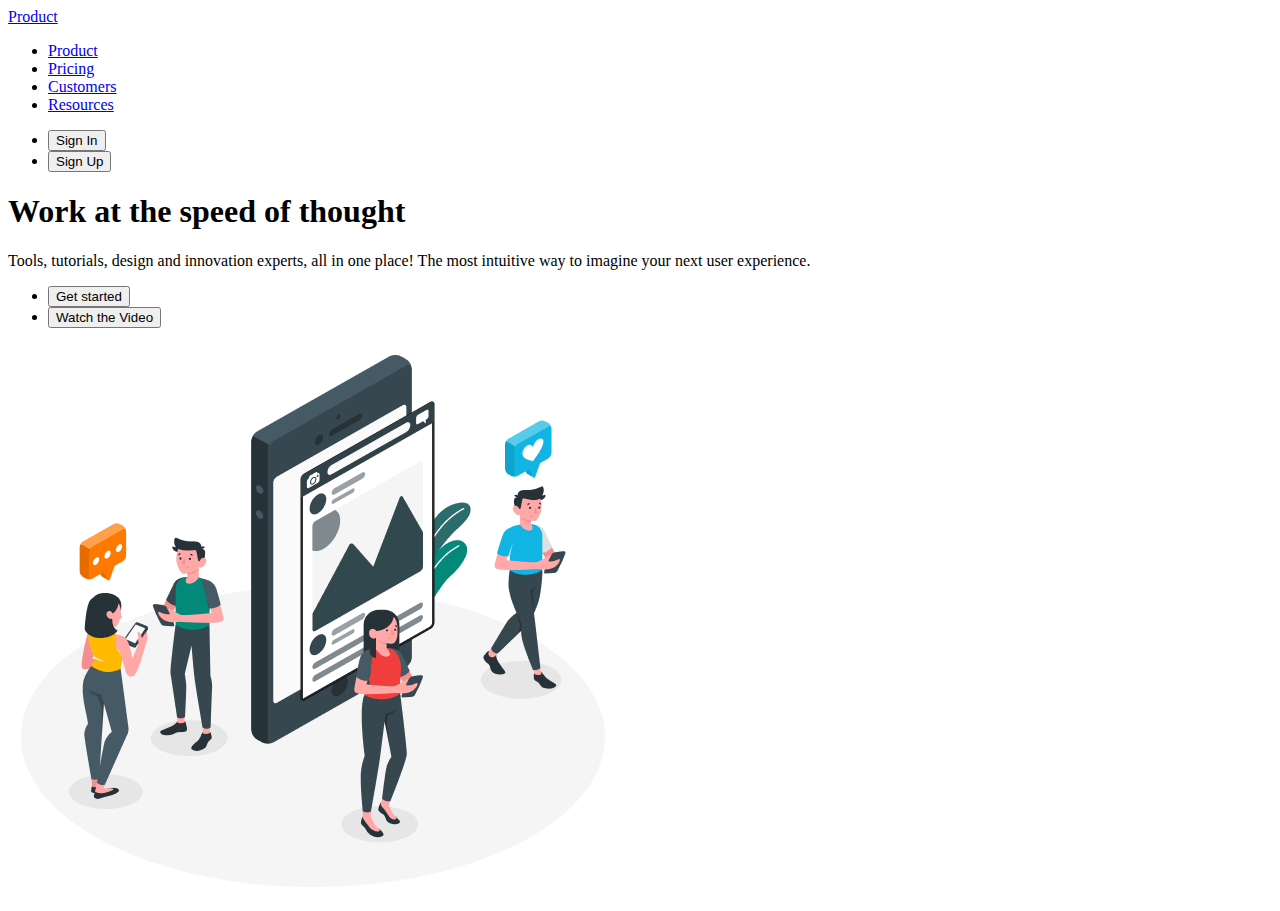
==== index.html @ 373cc6f0 "add files html and jpg" ====
<!DOCTYPE html>
<html lang="en">
  <head>
    <meta charset="UTF-8" />
    <meta name="viewport" content="width=device-width, initial-scale=1.0" />
    <title>Business promotion</title>
  </head>
  <body>
    <header>
      <nav>
        <a href="./images/logo-min.png" alt="logo">Product</a>
        <ul>
          <li><a href="./index.html">Product</a></li>
          <li><a href="./pricing.html">Pricing</a></li>
          <li><a href="./customers.html">Customers</a></li>
          <li><a href="./resources.html">Resources</a></li>
        </ul>
      </nav>
      <ul>
        <li><button type="button">Sign In</button></li>
        <li><button type="button">Sign Up</button></li>
      </ul>
    </header>
    <main>
      <section>
        <h1>Work at the speed of thought</h1>
        <p>
          Tools, tutorials, design and innovation experts, all in one place! The
          most intuitive way to imagine your next user experience.
        </p>
        <ul>
          <li><button type="button">Get started</button></li>
          <li><button type="button">Watch the Video</button></li>
        </ul>
        <img
          src="./images/hero-img-min.png"
          alt="hero-img"
          width="610"
          height="555"
        />
      </section>
    </main>
    <footer></footer>
  </body>
</html>
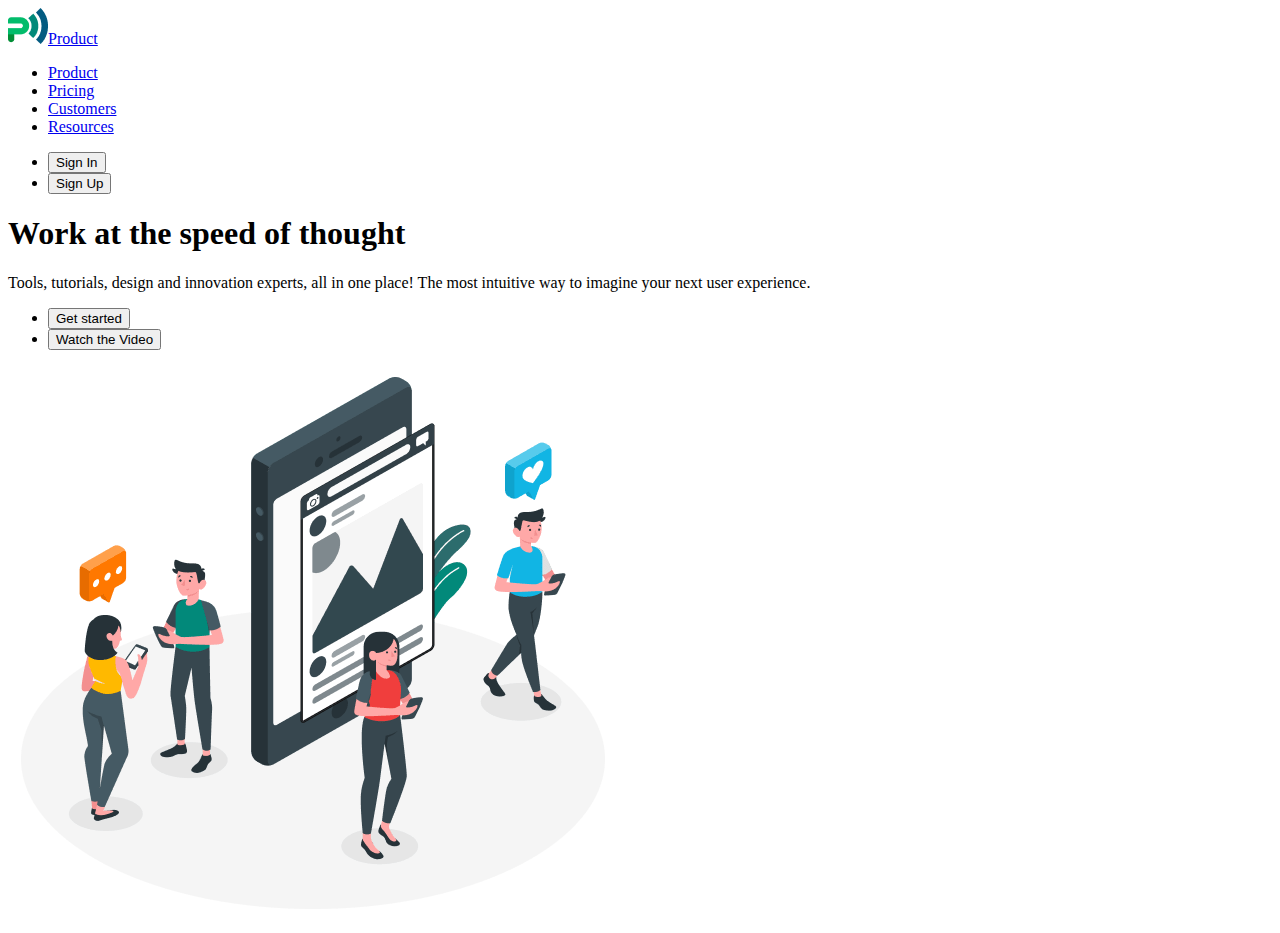
==== commit 1b7d17ae: "add changes to logo" ====
--- a/index.html
+++ b/index.html
@@ -8,7 +8,9 @@
   <body>
     <header>
       <nav>
-        <a href="./images/logo-min.png" alt="logo">Product</a>
+        <a href=".index.html">
+          <img src=./images/logo-min.png alt="logo"/>Product</a
+        >
         <ul>
           <li><a href="./index.html">Product</a></li>
           <li><a href="./pricing.html">Pricing</a></li>
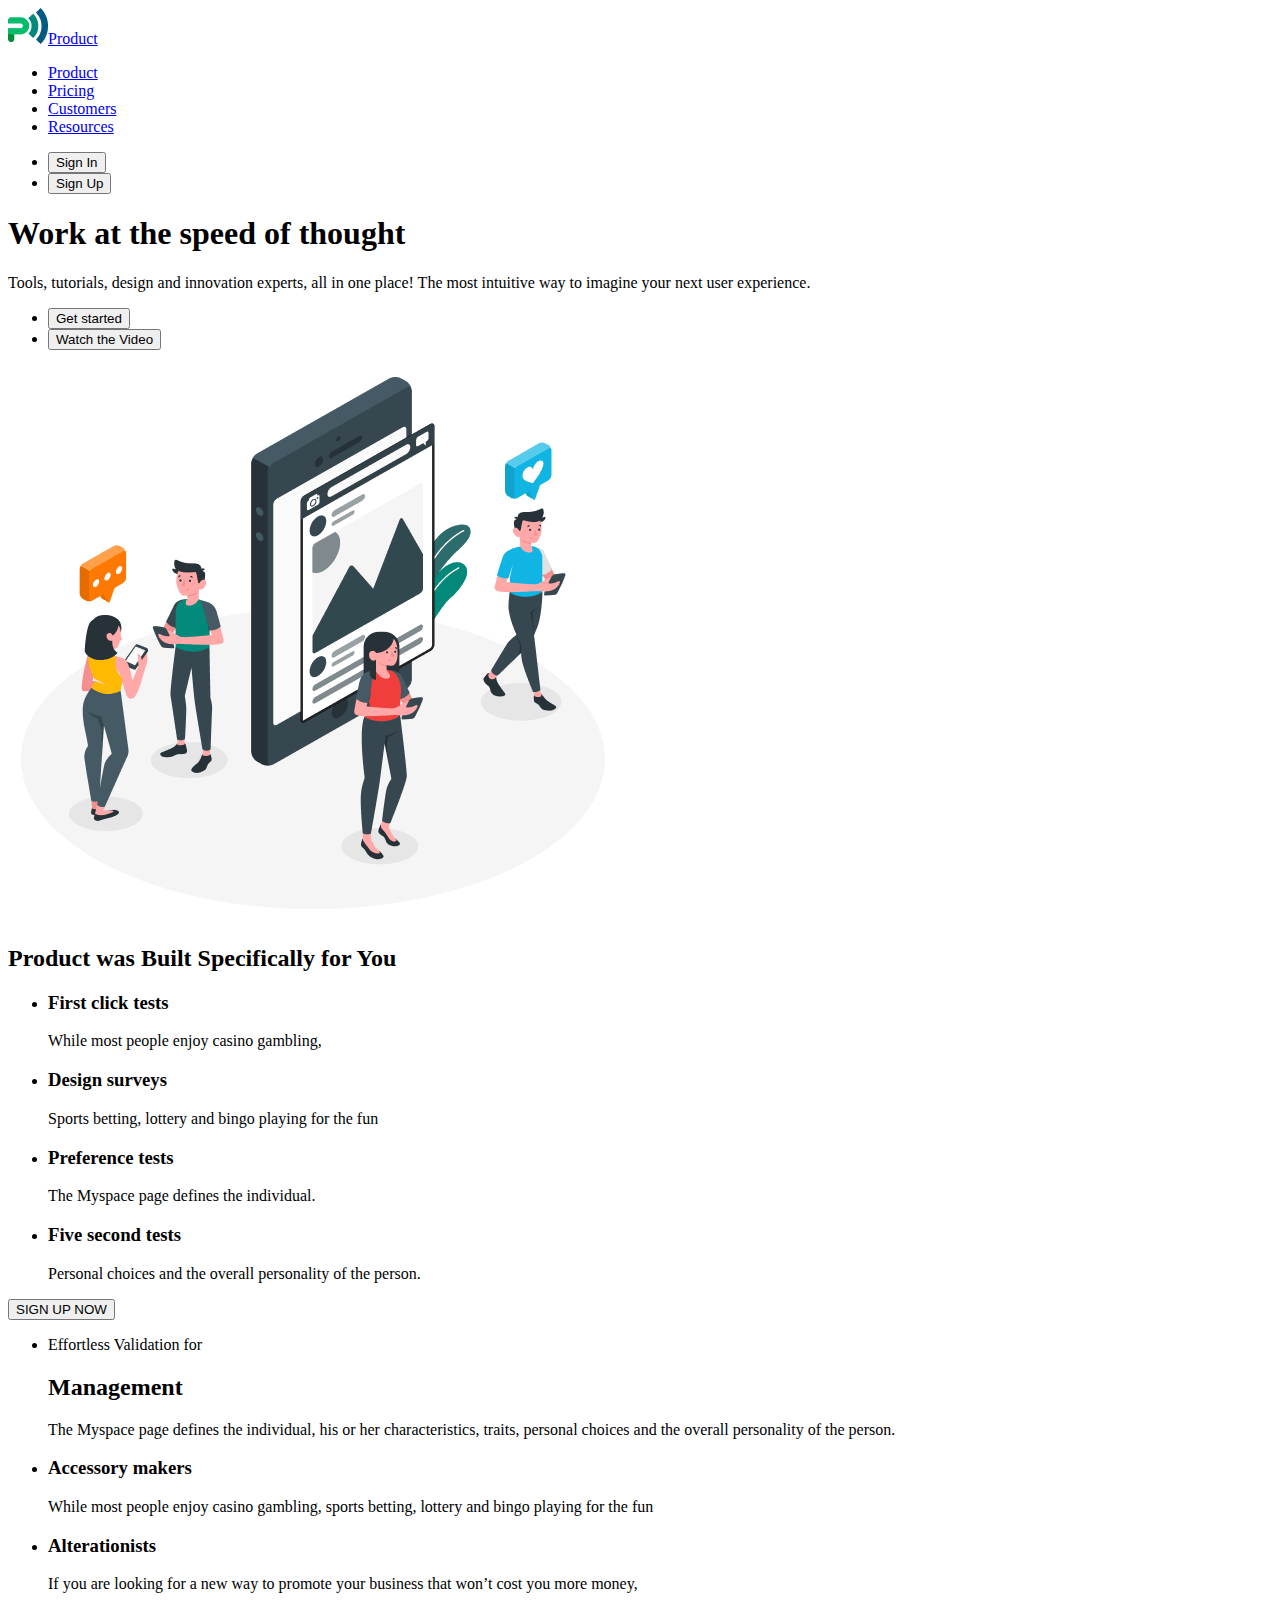
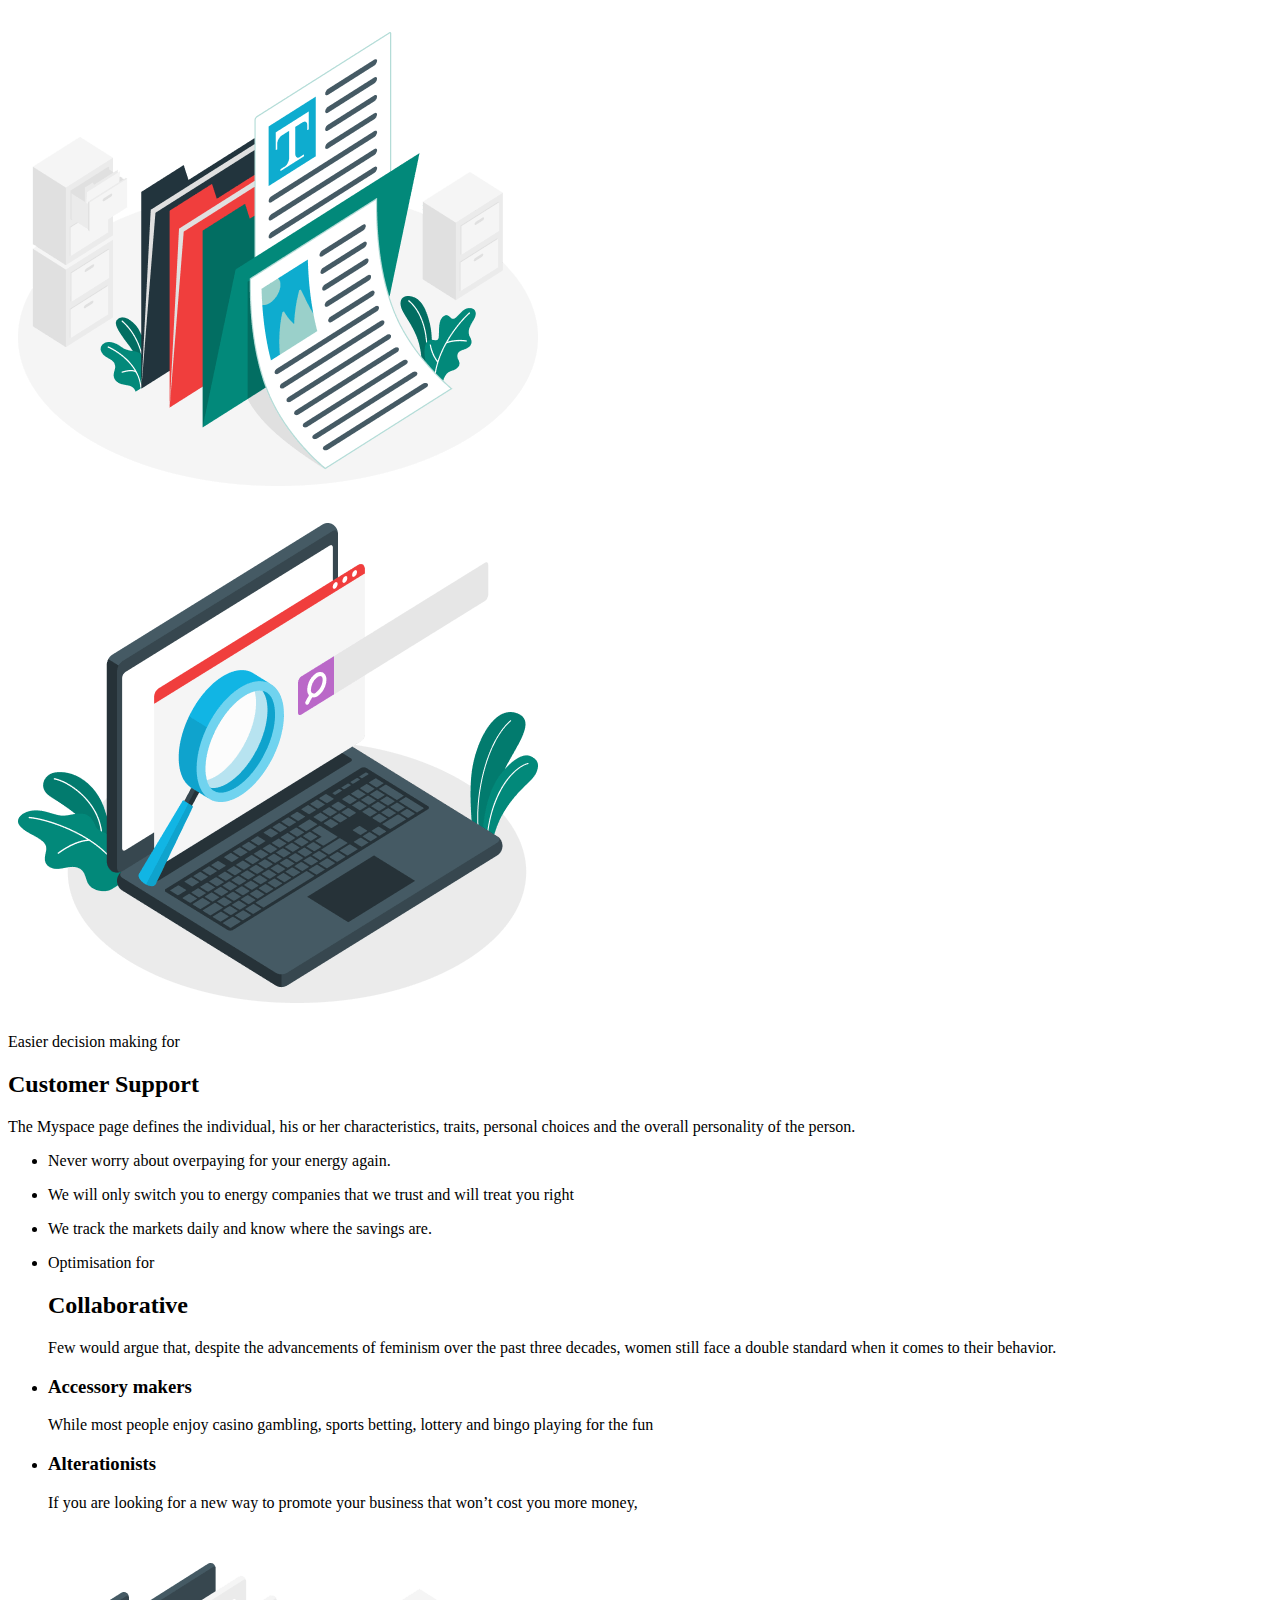
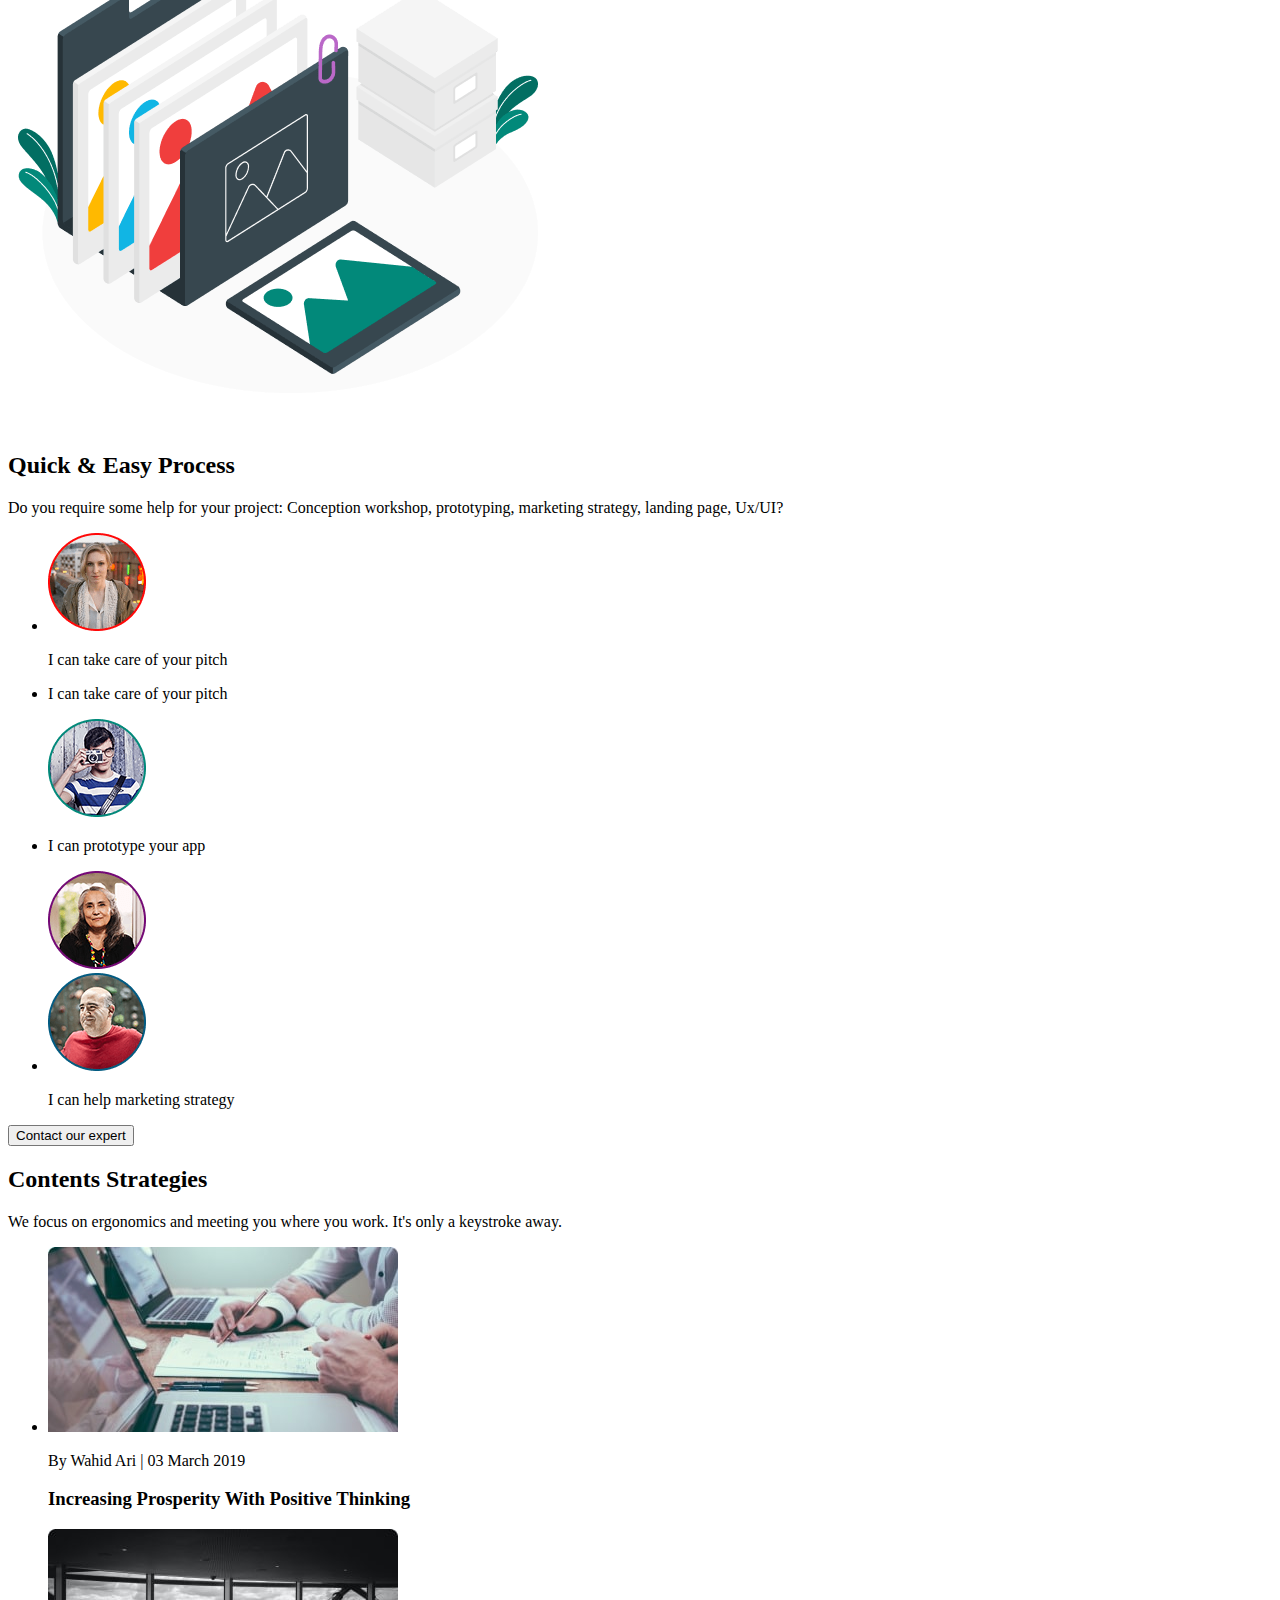
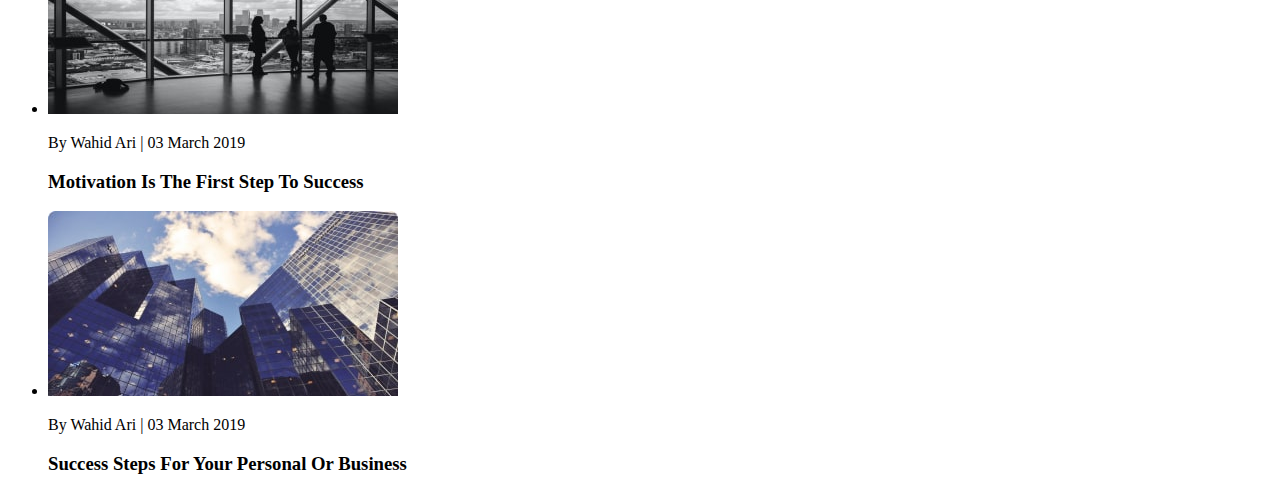
==== commit 322d9bc1: "add sections 2-6" ====
--- a/index.html
+++ b/index.html
@@ -41,6 +41,201 @@
           height="555"
         />
       </section>
+
+      <section>
+        <h2>Product was Built Specifically for You</h2>
+        <ul>
+          <li>
+            <h3>First click tests</h3>
+            <p>While most people enjoy casino gambling,</p>
+          </li>
+          <li>
+            <h3>Design surveys</h3>
+            <p>Sports betting, lottery and bingo playing for the fun</p>
+          </li>
+          <li>
+            <h3>Preference tests</h3>
+            <p>The Myspace page defines the individual.</p>
+          </li>
+          <li>
+            <h3>Five second tests</h3>
+            <p>Personal choices and the overall personality of the person.</p>
+          </li>
+        </ul>
+        <button type="button">SIGN UP NOW</button>
+      </section>
+
+      <section>
+        <ul>
+          <li>
+            <p>Effortless Validation for</p>
+            <h2>Management</h2>
+            <p>
+              The Myspace page defines the individual, his or her
+              characteristics, traits, personal choices and the overall
+              personality of the person.
+            </p>
+          </li>
+          <li>
+            <h3>Accessory makers</h3>
+            <p>
+              While most people enjoy casino gambling, sports betting, lottery
+              and bingo playing for the fun
+            </p>
+          </li>
+          <li>
+            <h3>Alterationists</h3>
+            <p>
+              If you are looking for a new way to promote your business that
+              won’t cost you more money,
+            </p>
+          </li>
+        </ul>
+        <img
+          src="./images/management-img-min.png"
+          alt="management-img"
+          width="540"
+          height="500"
+        />
+      </section>
+
+      <section>
+        <img
+          src="./images/support-img-min.png"
+          alt="support-img"
+          width="540"
+          height="500"
+        />
+        <p>Easier decision making for</p>
+        <h2>Customer Support</h2>
+        <p>
+          The Myspace page defines the individual, his or her characteristics,
+          traits, personal choices and the overall personality of the person.
+        </p>
+        <ul>
+          <li>
+            <p>Never worry about overpaying for your energy again.</p>
+          </li>
+          <li>
+            <p>
+              We will only switch you to energy companies that we trust and will
+              treat you right
+            </p>
+          </li>
+          <li>
+            <p>We track the markets daily and know where the savings are.</p>
+          </li>
+        </ul>
+      </section>
+
+      <section>
+        <ul>
+          <li>
+            <p>Optimisation for</p>
+            <h2>Collaborative</h2>
+            <p>
+              Few would argue that, despite the advancements of feminism over
+              the past three decades, women still face a double standard when it
+              comes to their behavior.
+            </p>
+          </li>
+          <li>
+            <h3>Accessory makers</h3>
+            <p>
+              While most people enjoy casino gambling, sports betting, lottery
+              and bingo playing for the fun
+            </p>
+          </li>
+          <li>
+            <h3>Alterationists</h3>
+            <p>
+              If you are looking for a new way to promote your business that
+              won’t cost you more money,
+            </p>
+          </li>
+        </ul>
+        <img
+          src="./images/collaboration-img-min.png"
+          alt="collaboration-img"
+          width="540"
+          height="500"
+        />
+      </section>
+
+      <section>
+        <h2>Quick & Easy Process</h2>
+        <p>
+          Do you require some help for your project: Conception workshop,
+          prototyping, marketing strategy, landing page, Ux/UI?
+        </p>
+        <ul>
+          <li>
+            <img
+              src="./images/avatar (3)-min.png"
+              alt="avatar"
+              width="98"
+              height="98"
+            />
+            <p>I can take care of your pitch</p>
+          </li>
+          <li>
+            <p>I can take care of your pitch</p>
+            <img
+              src="./images/avatar (1)-min.png"
+              alt="avatar"
+              width="98"
+              height="98"
+            />
+          </li>
+          <li>
+            <p>I can prototype your app</p>
+            <img
+              src="./images/avatar (2)-min.png"
+              alt="avatar"
+              width="98"
+              height="98"
+            />
+          </li>
+          <li>
+            <img
+              src="./images/avatar-min.png"
+              alt="avatar"
+              width="98"
+              height="98"
+            />
+            <p>I can help marketing strategy</p>
+          </li>
+        </ul>
+        <button type="button">Contact our expert</button>
+      </section>
+
+      <section>
+        <h2>Contents Strategies</h2>
+        <p>
+          We focus on ergonomics and meeting you where you work. It's only a
+          keystroke away.
+        </p>
+        <ul>
+            <li>
+                <img src="./images/image-min.jpg" alt="image" width="350" height="185">
+                    <p>By Wahid Ari |  03 March 2019</p>
+                    <h3>Increasing Prosperity With Positive Thinking</h3>
+                </img>
+            </li>
+            <li>
+                <img src="./images/image (1)-min.jpg" alt="image" width="350" height="185">
+                    <p>By Wahid Ari | 03 March 2019</p>
+                    <h3>Motivation Is The First Step To Success</h3>
+                </img>
+            </li>
+            <li>
+                <img src="./images/image (2)-min.jpg" alt="image" width="350" height="185">
+                    <p>By Wahid Ari | 03 March 2019</p>
+                    <h3>Success Steps For Your Personal Or Business</h3>
+                </img>
+            </li>
+        </ul>
+      </section>
     </main>
     <footer></footer>
   </body>
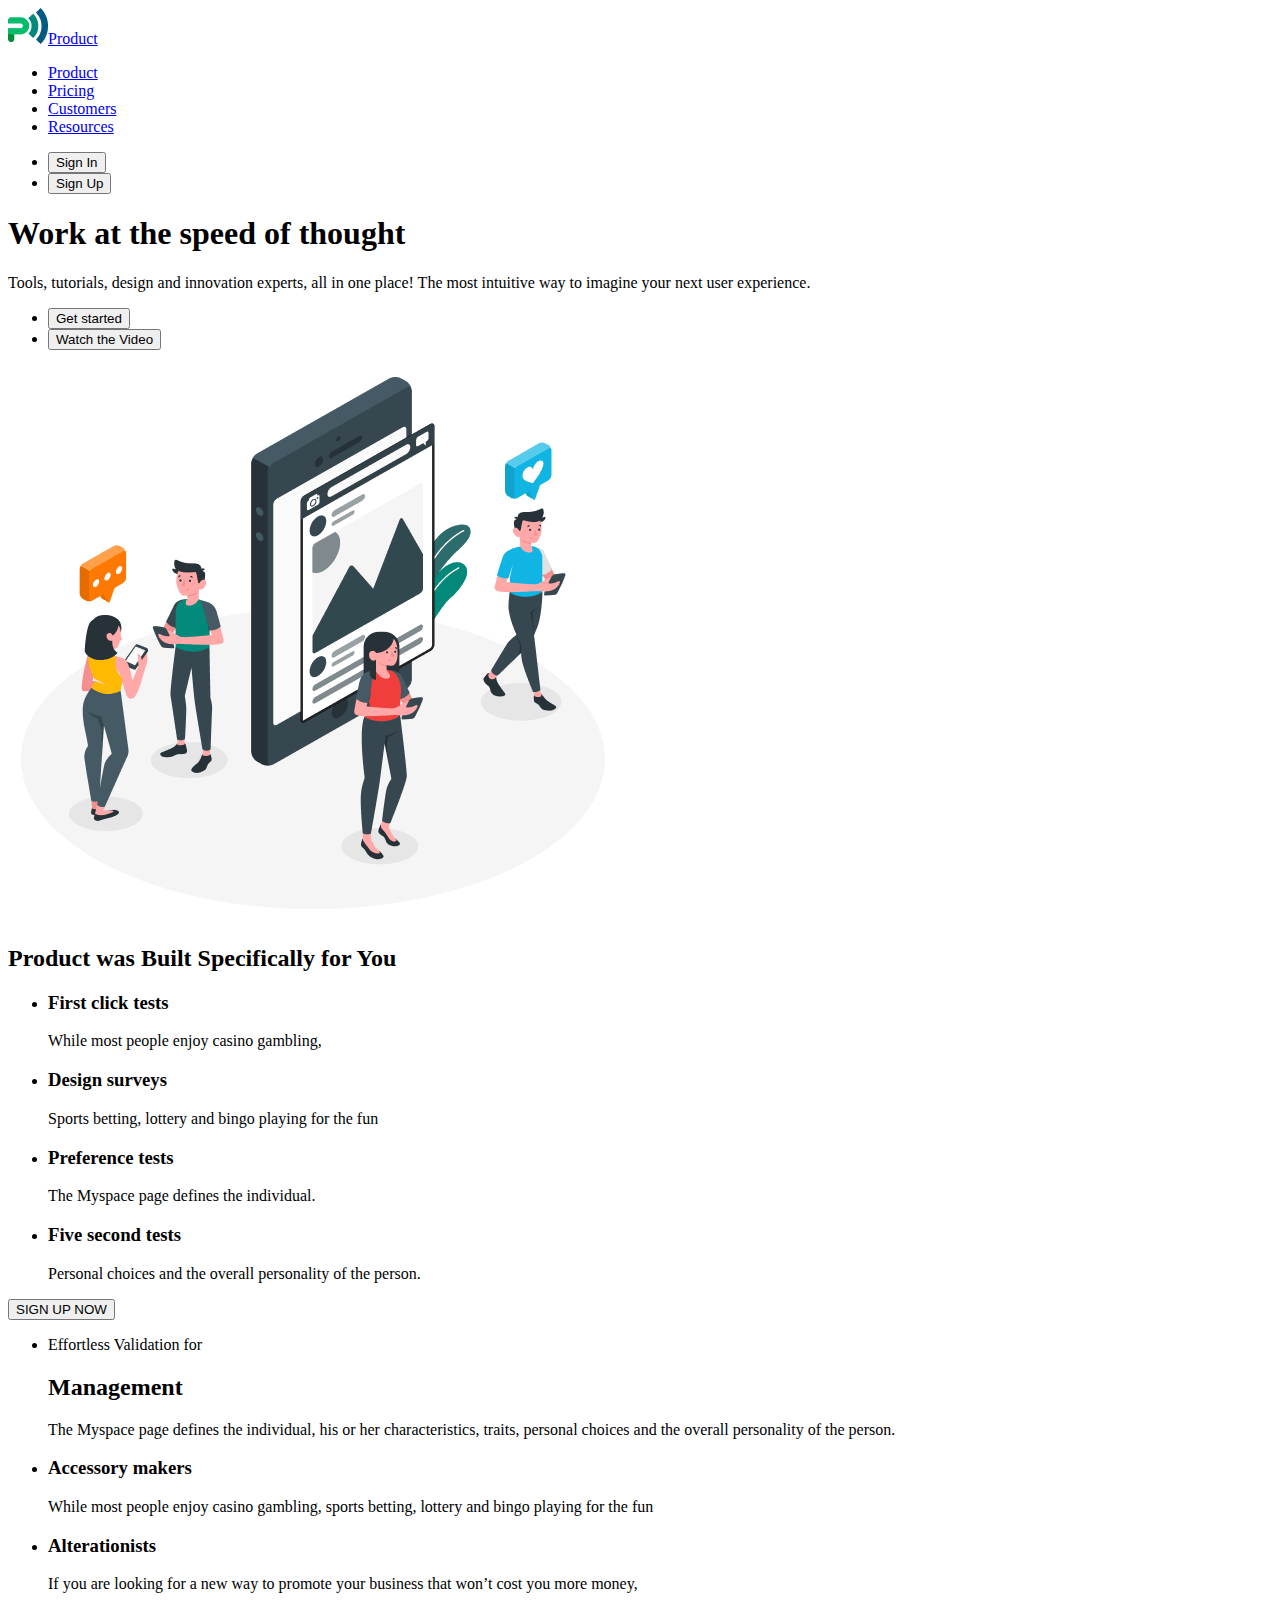
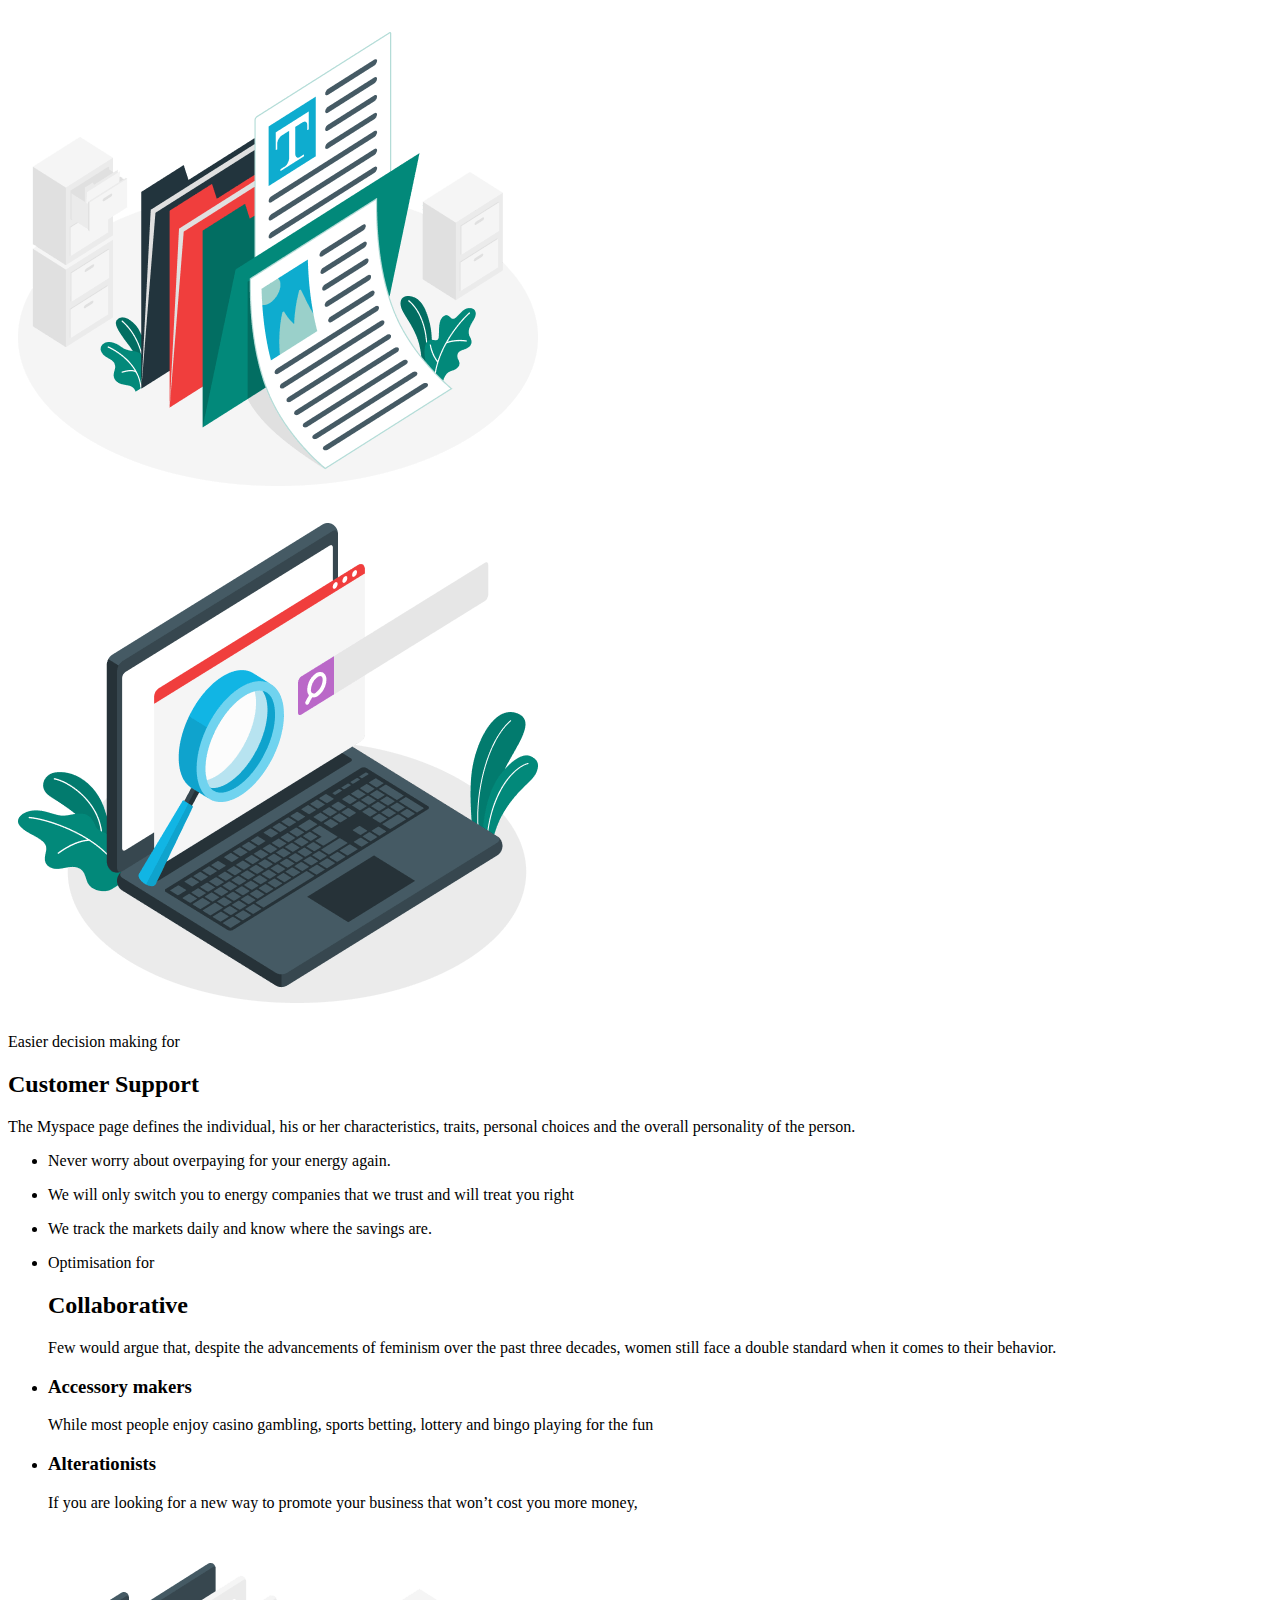
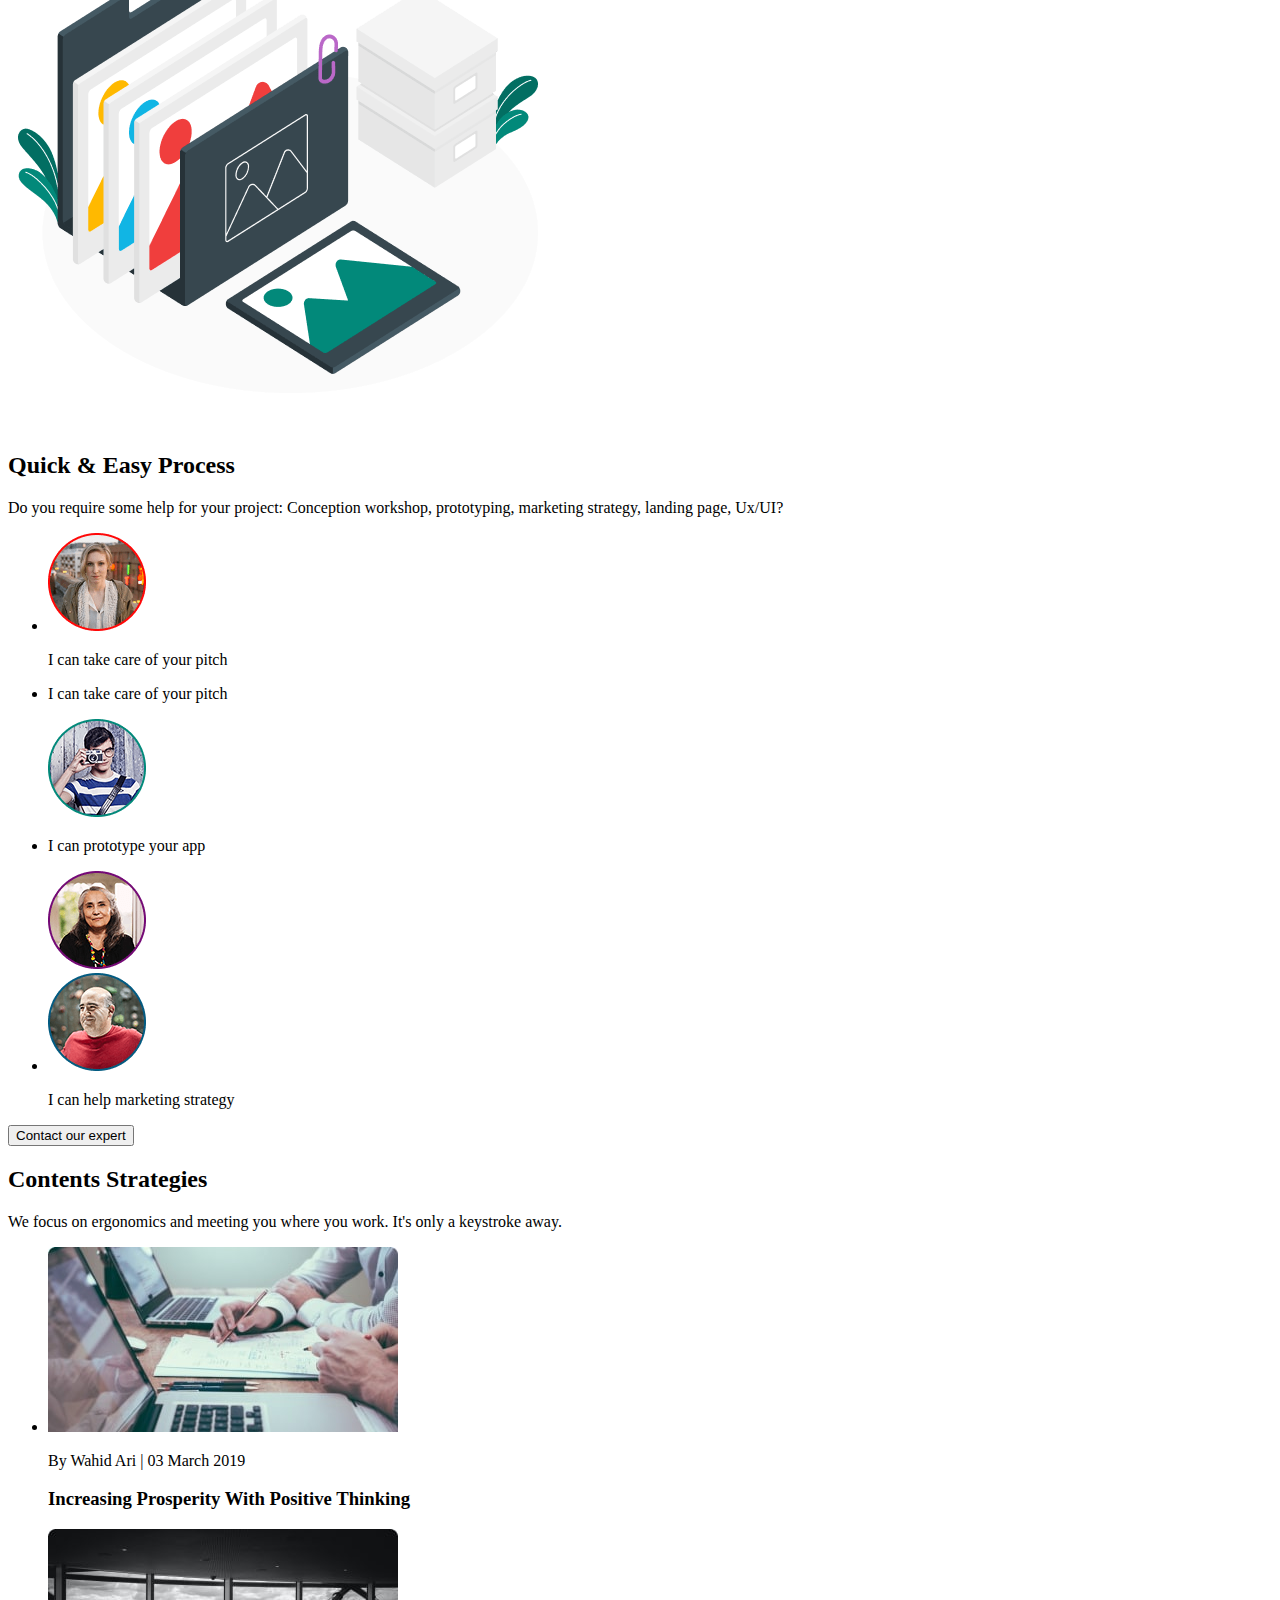
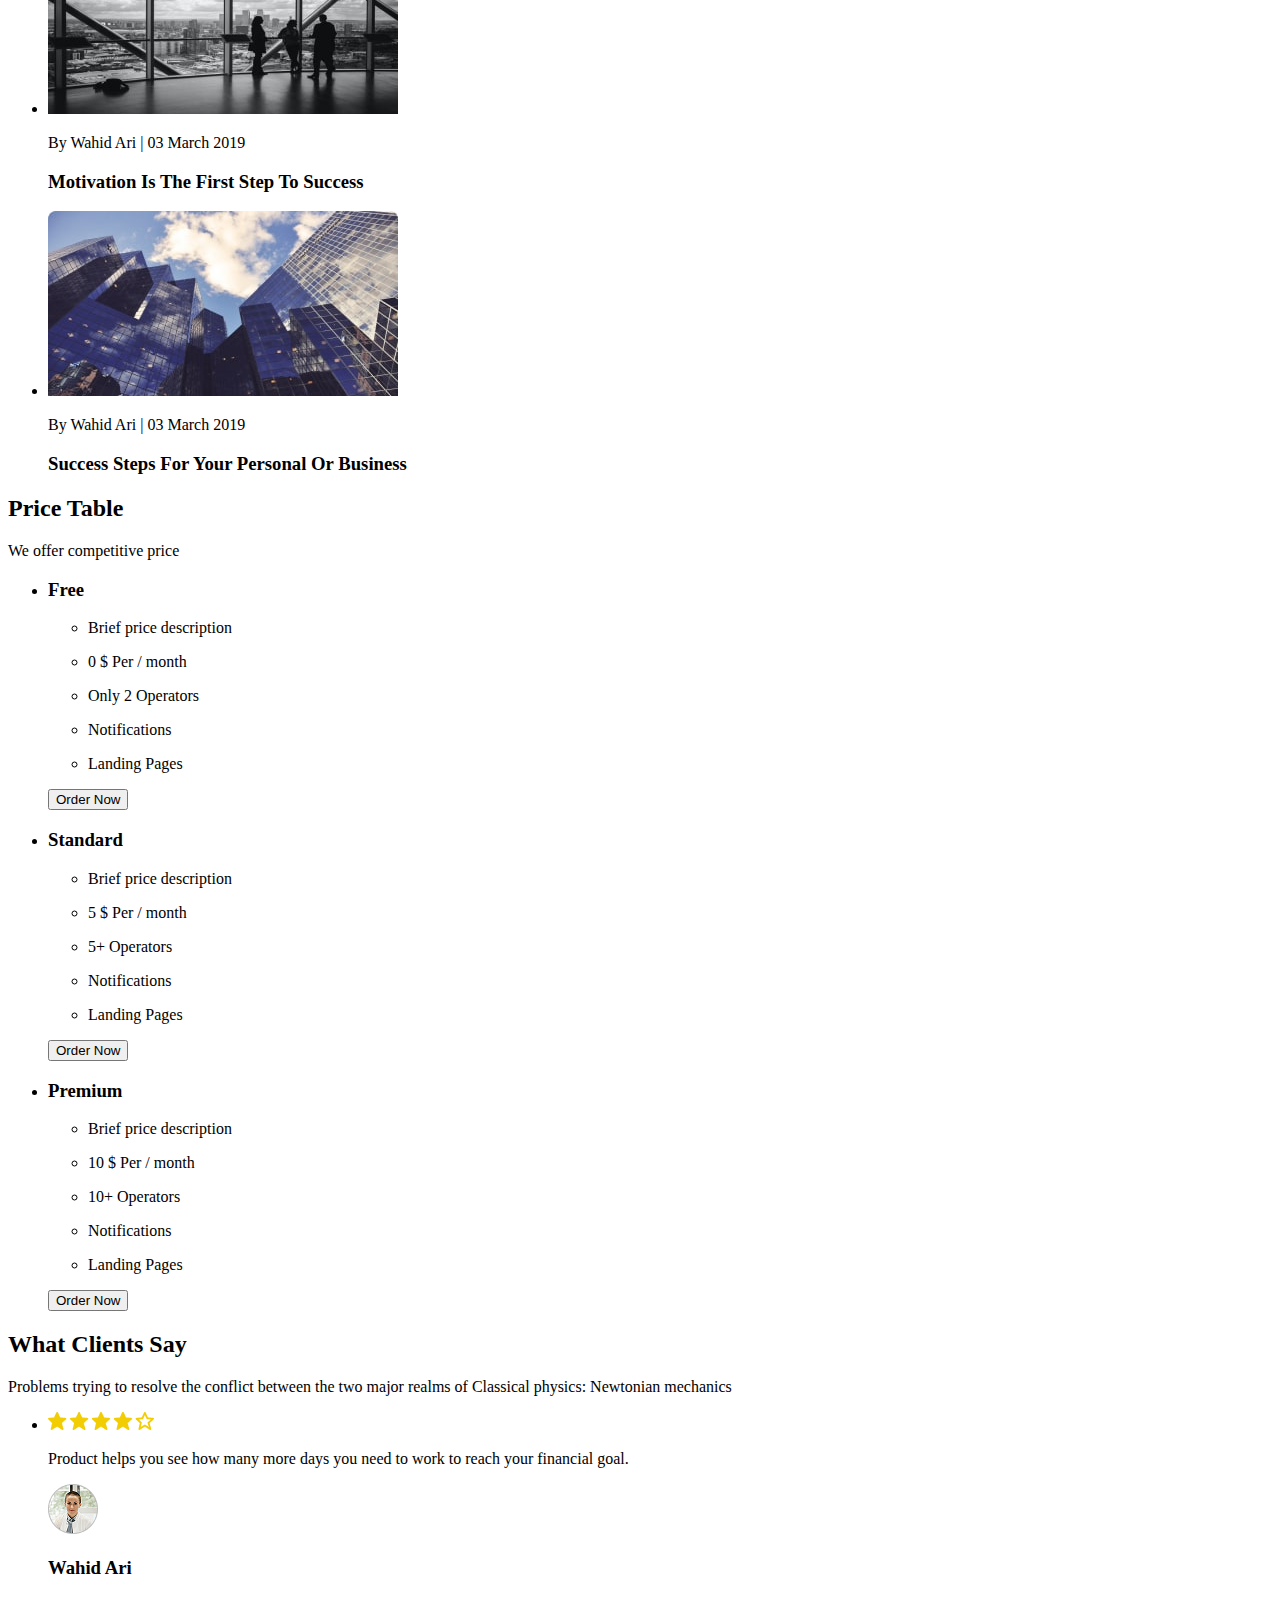
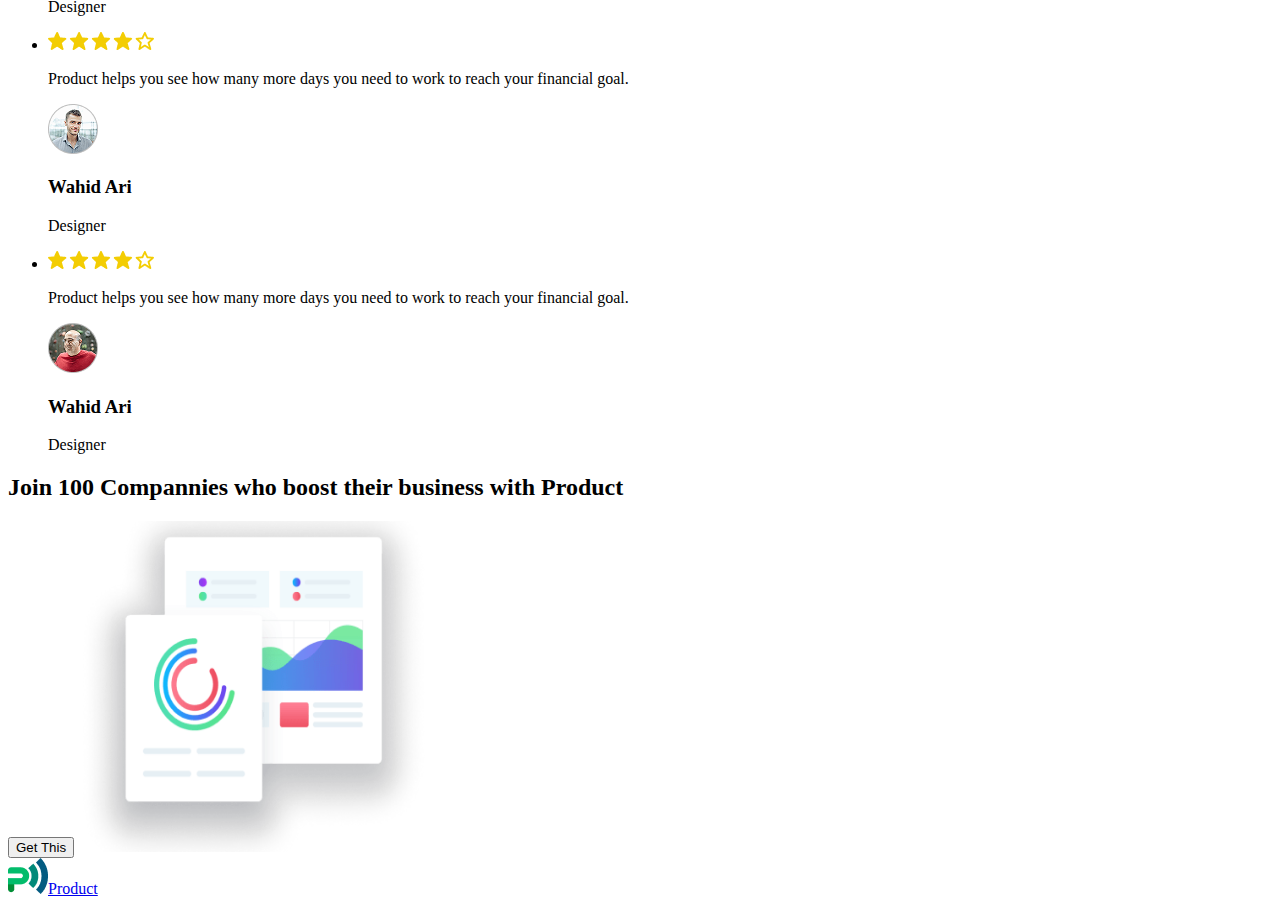
==== commit 27d2595d: "update html" ====
--- a/index.html
+++ b/index.html
@@ -9,7 +9,8 @@
     <header>
       <nav>
         <a href=".index.html">
-          <img src=./images/logo-min.png alt="logo"/>Product</a
+          <img src=./images/logo-min.png alt="logo" width="40"
+          height="36"/>Product</a
         >
         <ul>
           <li><a href="./index.html">Product</a></li>
@@ -171,7 +172,7 @@
         <ul>
           <li>
             <img
-              src="./images/avatar (3)-min.png"
+              src="./images/avatar(3)-min.png"
               alt="avatar"
               width="98"
               height="98"
@@ -181,7 +182,7 @@
           <li>
             <p>I can take care of your pitch</p>
             <img
-              src="./images/avatar (1)-min.png"
+              src="./images/avatar(1)-min.png"
               alt="avatar"
               width="98"
               height="98"
@@ -190,7 +191,7 @@
           <li>
             <p>I can prototype your app</p>
             <img
-              src="./images/avatar (2)-min.png"
+              src="./images/avatar(2)-min.png"
               alt="avatar"
               width="98"
               height="98"
@@ -216,27 +217,195 @@
           keystroke away.
         </p>
         <ul>
-            <li>
-                <img src="./images/image-min.jpg" alt="image" width="350" height="185">
-                    <p>By Wahid Ari |  03 March 2019</p>
-                    <h3>Increasing Prosperity With Positive Thinking</h3>
-                </img>
-            </li>
-            <li>
-                <img src="./images/image (1)-min.jpg" alt="image" width="350" height="185">
-                    <p>By Wahid Ari | 03 March 2019</p>
-                    <h3>Motivation Is The First Step To Success</h3>
-                </img>
-            </li>
-            <li>
-                <img src="./images/image (2)-min.jpg" alt="image" width="350" height="185">
-                    <p>By Wahid Ari | 03 March 2019</p>
-                    <h3>Success Steps For Your Personal Or Business</h3>
-                </img>
-            </li>
-        </ul>
+          <li>
+            <img
+              src="./images/image-min.jpg"
+              alt="image"
+              width="350"
+              height="185"
+            />
+            <p>By Wahid Ari | 03 March 2019</p>
+            <h3>Increasing Prosperity With Positive Thinking</h3>
+          </li>
+          <li>
+            <img
+              src="./images/image(1)-min.jpg"
+              alt="image"
+              width="350"
+              height="185"
+            />
+            <p>By Wahid Ari | 03 March 2019</p>
+            <h3>Motivation Is The First Step To Success</h3>
+          </li>
+          <li>
+            <img
+              src="./images/image(2)-min.jpg"
+              alt="image"
+              width="350"
+              height="185"
+            />
+            <p>By Wahid Ari | 03 March 2019</p>
+            <h3>Success Steps For Your Personal Or Business</h3>
+          </li>
+        </ul>
+      </section>
+
+      <section>
+        <h2>Price Table</h2>
+        <p>We offer competitive price</p>
+        <ul>
+          <li>
+            <h3>Free</h3>
+            <ul>
+              <li>
+                <p>Brief price description</p>
+              </li>
+              <li>
+                <p>0 $ Per / month</p>
+              </li>
+              <li>
+                <p>Only 2 Operators</p>
+              </li>
+              <li>
+                <p>Notifications</p>
+              </li>
+              <li>
+                <p>Landing Pages</p>
+              </li>
+            </ul>
+            <button type="button">Order Now</button>
+          </li>
+          <li>
+            <h3>Standard</h3>
+            <ul>
+              <li>
+                <p>Brief price description</p>
+              </li>
+              <li>
+                <p>5 $ Per / month</p>
+              </li>
+              <li>
+                <p>5+ Operators</p>
+              </li>
+              <li>
+                <p>Notifications</p>
+              </li>
+              <li>
+                <p>Landing Pages</p>
+              </li>
+            </ul>
+            <button type="button">Order Now</button>
+          </li>
+          <li>
+            <h3>Premium</h3>
+            <ul>
+              <li>
+                <p>Brief price description</p>
+              </li>
+              <li>
+                <p>10 $ Per / month</p>
+              </li>
+              <li>
+                <p>10+ Operators</p>
+              </li>
+              <li>
+                <p>Notifications</p>
+              </li>
+              <li>
+                <p>Landing Pages</p>
+              </li>
+            </ul>
+            <button type="button">Order Now</button>
+          </li>
+        </ul>
+      </section>
+
+      <section>
+        <h2>What Clients Say</h2>
+        <p>
+          Problems trying to resolve the conflict between the two major realms
+          of Classical physics: Newtonian mechanics
+        </p>
+        <ul>
+          <li>
+            <img
+              src="./images/Group(stars)-min.png"
+              alt="4 stars"
+              width="106"
+              height="18"
+            />
+            <p>
+              Product helps you see how many more days you need to work to reach
+              your financial goal.
+            </p>
+            <img
+              src="./images/Ellipse1-min.png"
+              alt="photo"
+              width="50"
+              height="50"
+            />
+            <h3>Wahid Ari</h3>
+            <p>Designer</p>
+          </li>
+          <li>
+            <img
+              src="./images/Group(stars)-min.png"
+              alt="4 stars"
+              width="106"
+              height="18"
+            />
+            <p>
+              Product helps you see how many more days you need to work to reach
+              your financial goal.
+            </p>
+            <img
+              src="./images/Ellipse2-min.png"
+              alt="photo"
+              width="50"
+              height="50"
+            />
+            <h3>Wahid Ari</h3>
+            <p>Designer</p>
+          </li>
+          <li>
+            <img
+              src="./images/Group(stars)-min.png"
+              alt="4 stars"
+              width="106"
+              height="18"
+            />
+            <p>
+              Product helps you see how many more days you need to work to reach
+              your financial goal.
+            </p>
+            <img
+              src="./images/Ellipse3-min.png"
+              alt="photo"
+              width="50"
+              height="50"
+            />
+            <h3>Wahid Ari</h3>
+            <p>Designer</p>
+          </li>
+        </ul>
+      </section>
+
+      <section>
+        <h2>Join 100 Compannies who boost their business with Product</h2>
+        <button type="button">Get This</button>
+        <img
+          src="./images/graphics-min.png"
+          alt="graphics"
+          width="351"
+          height="331"
+        />
       </section>
     </main>
-    <footer></footer>
+    <footer>
+      <a href=".index.html">
+        <img src=./images/logo-min.png alt="logo" width="40"
+        height="36"/>Product</a
+      >
+    </footer>
   </body>
 </html>
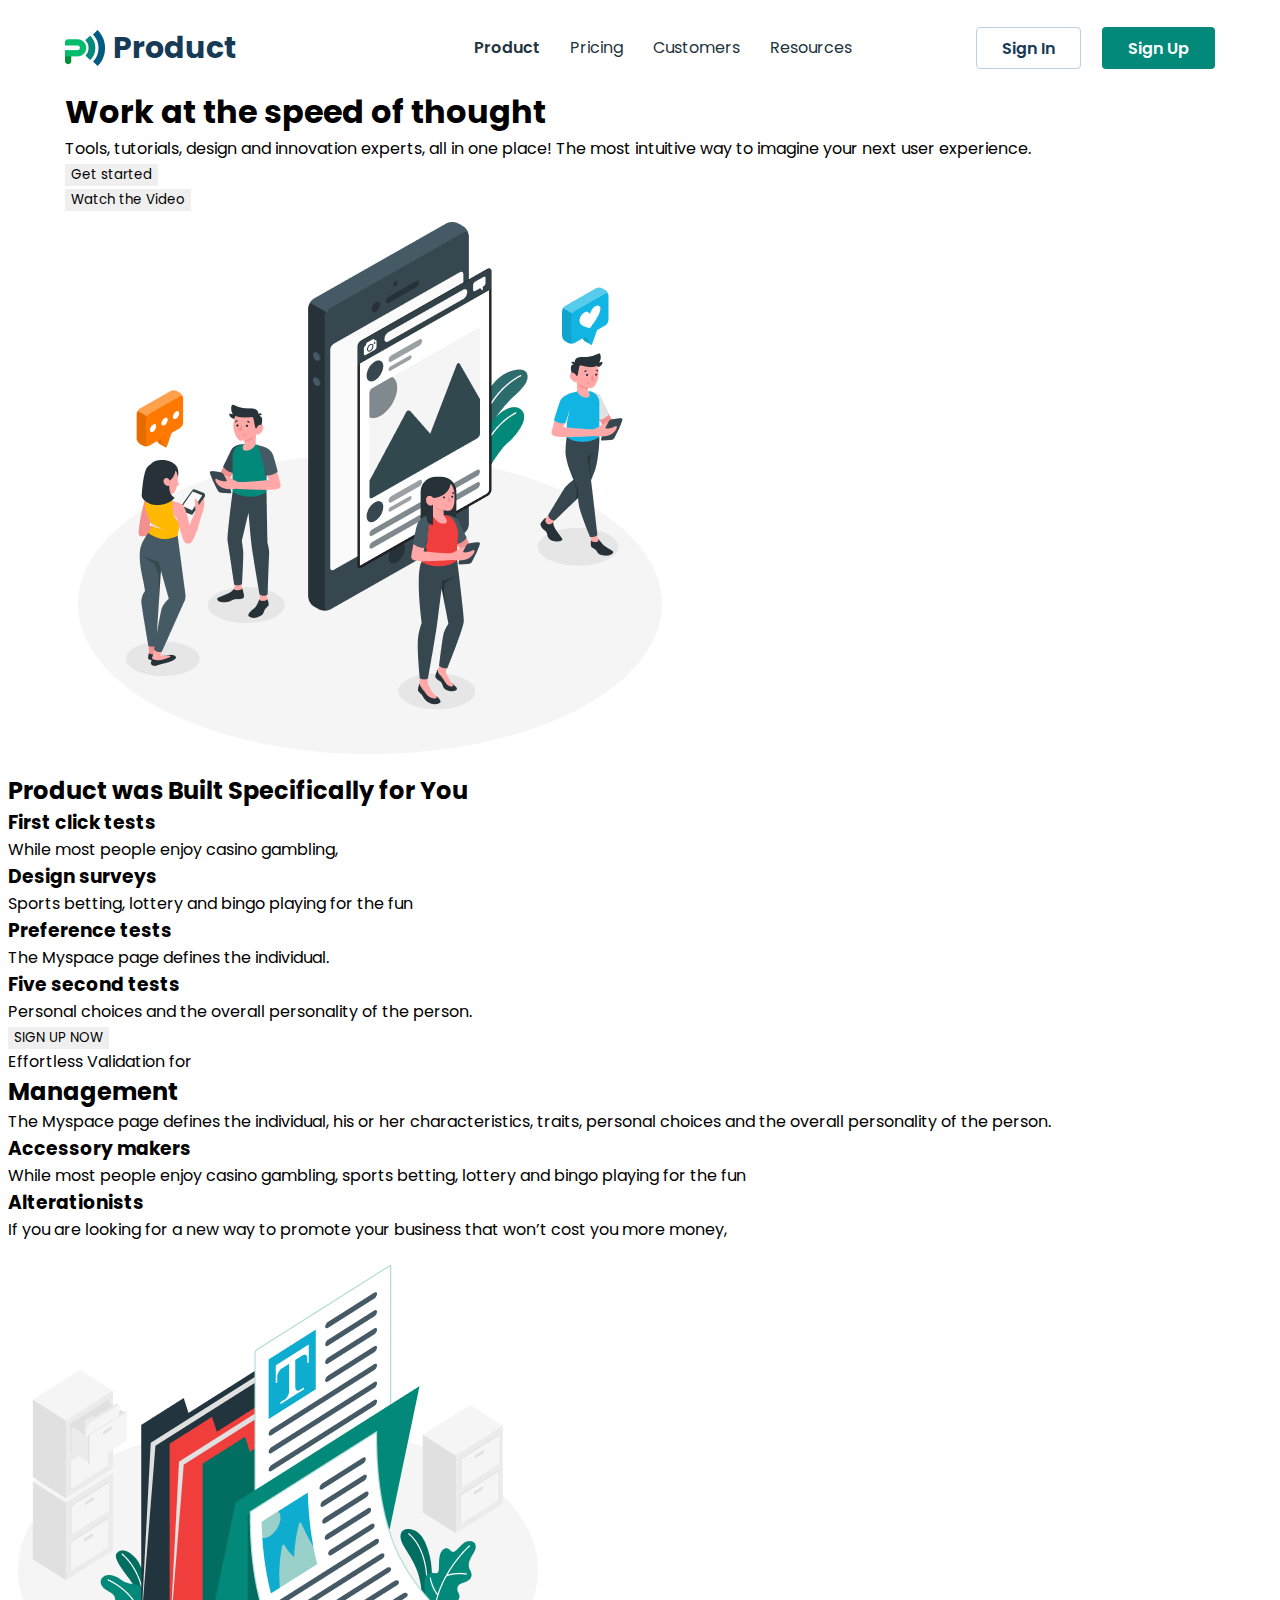
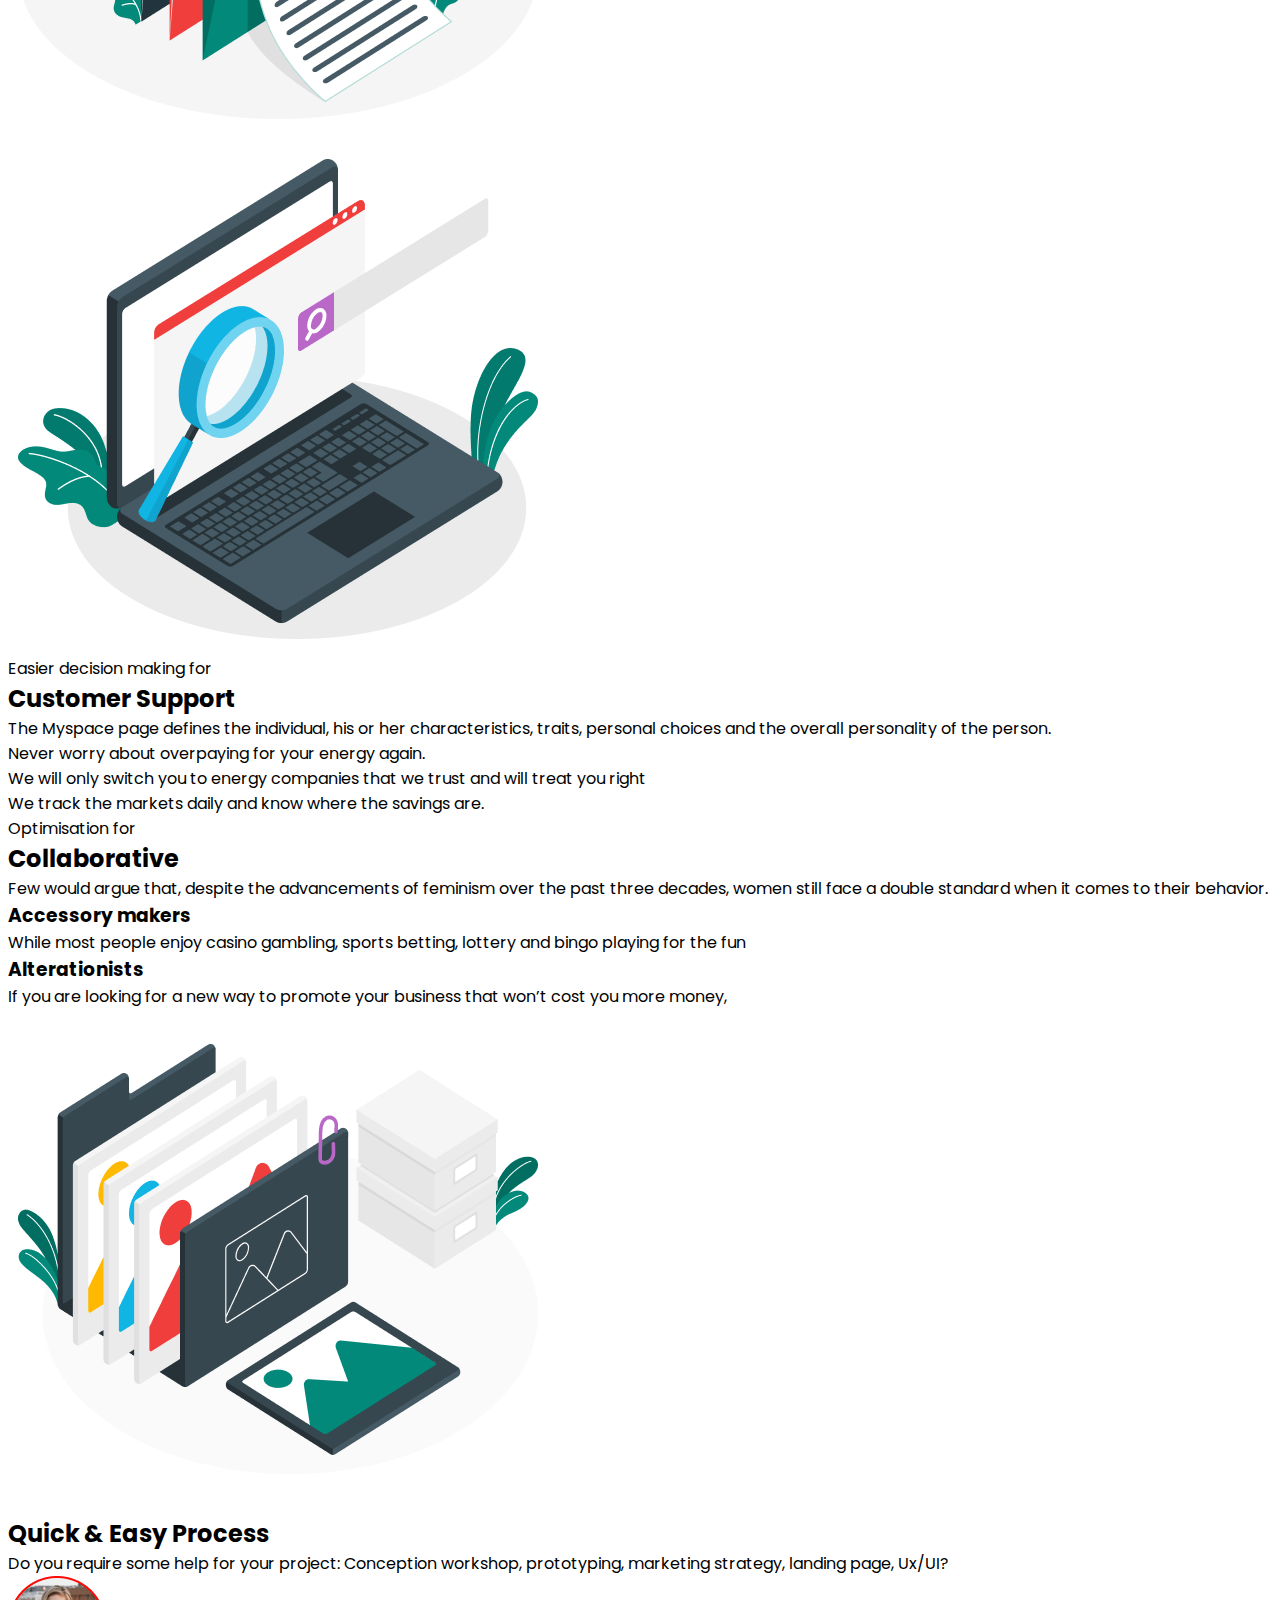
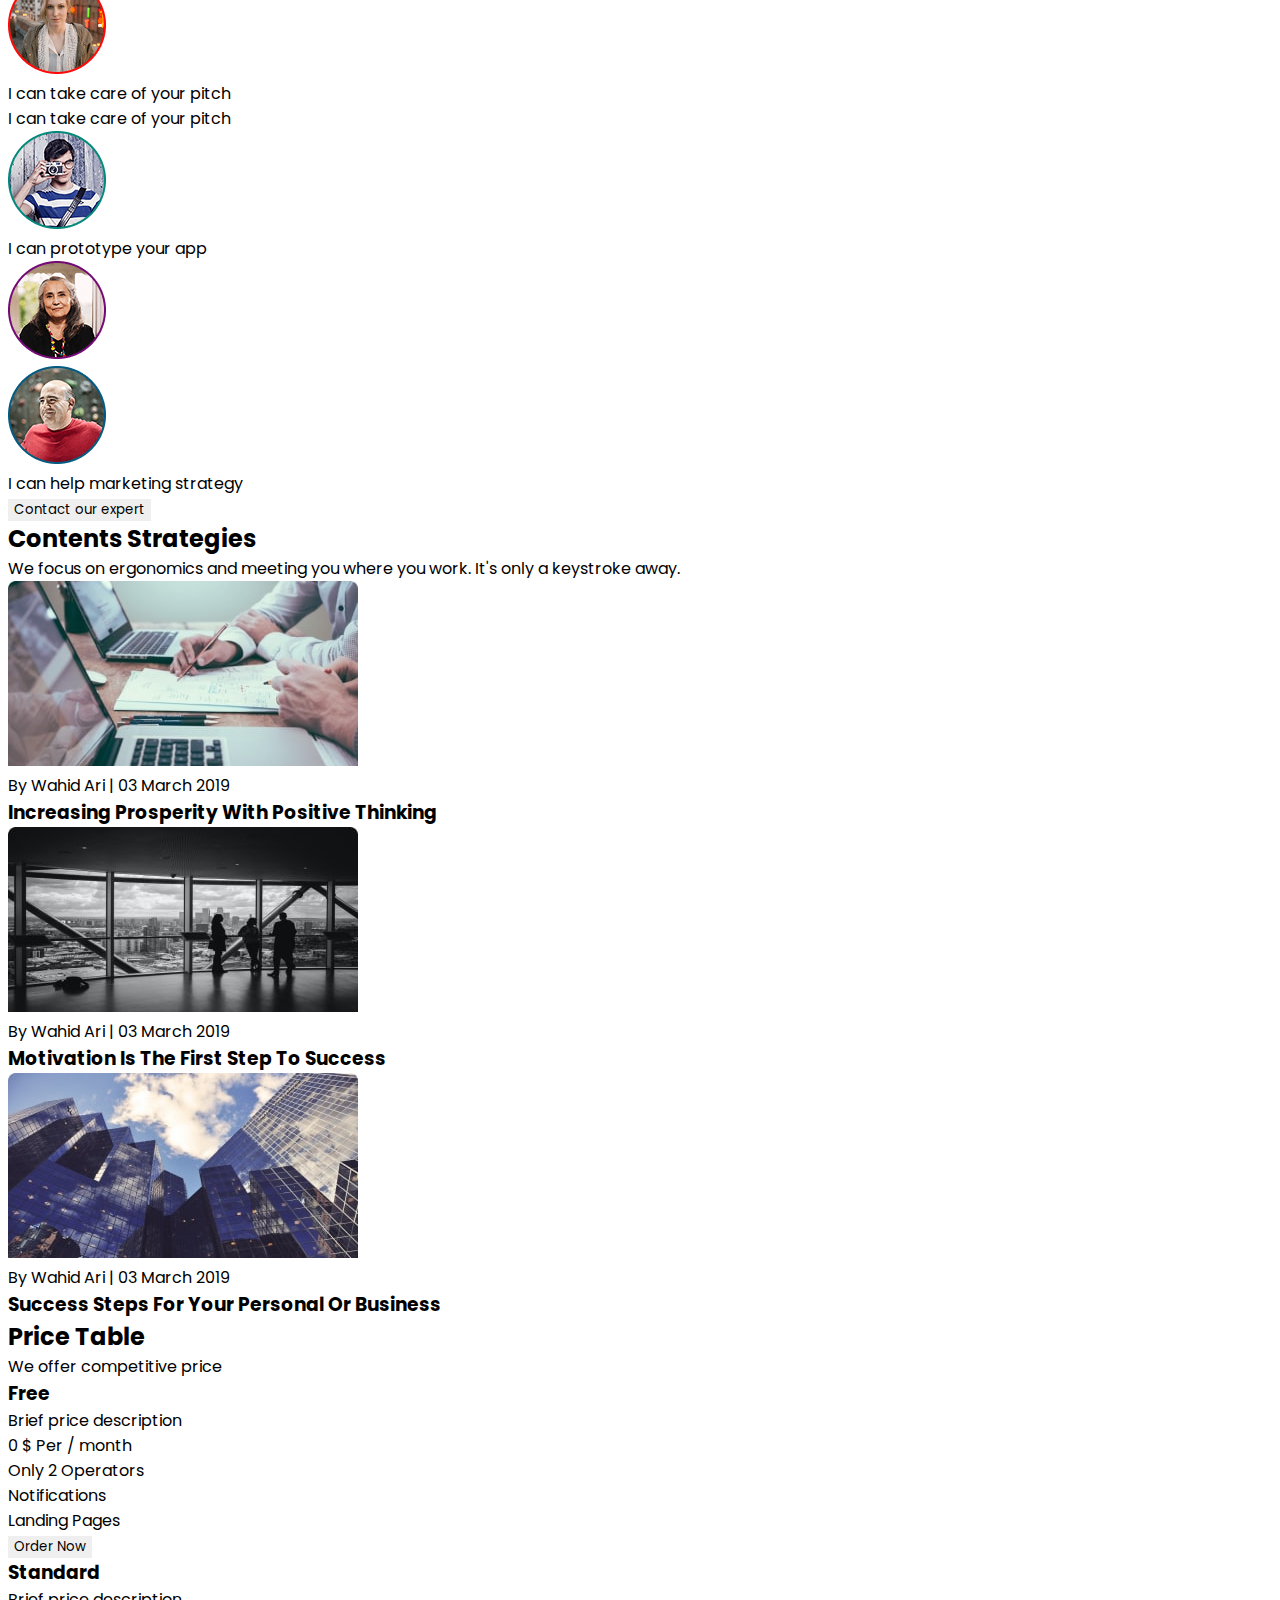
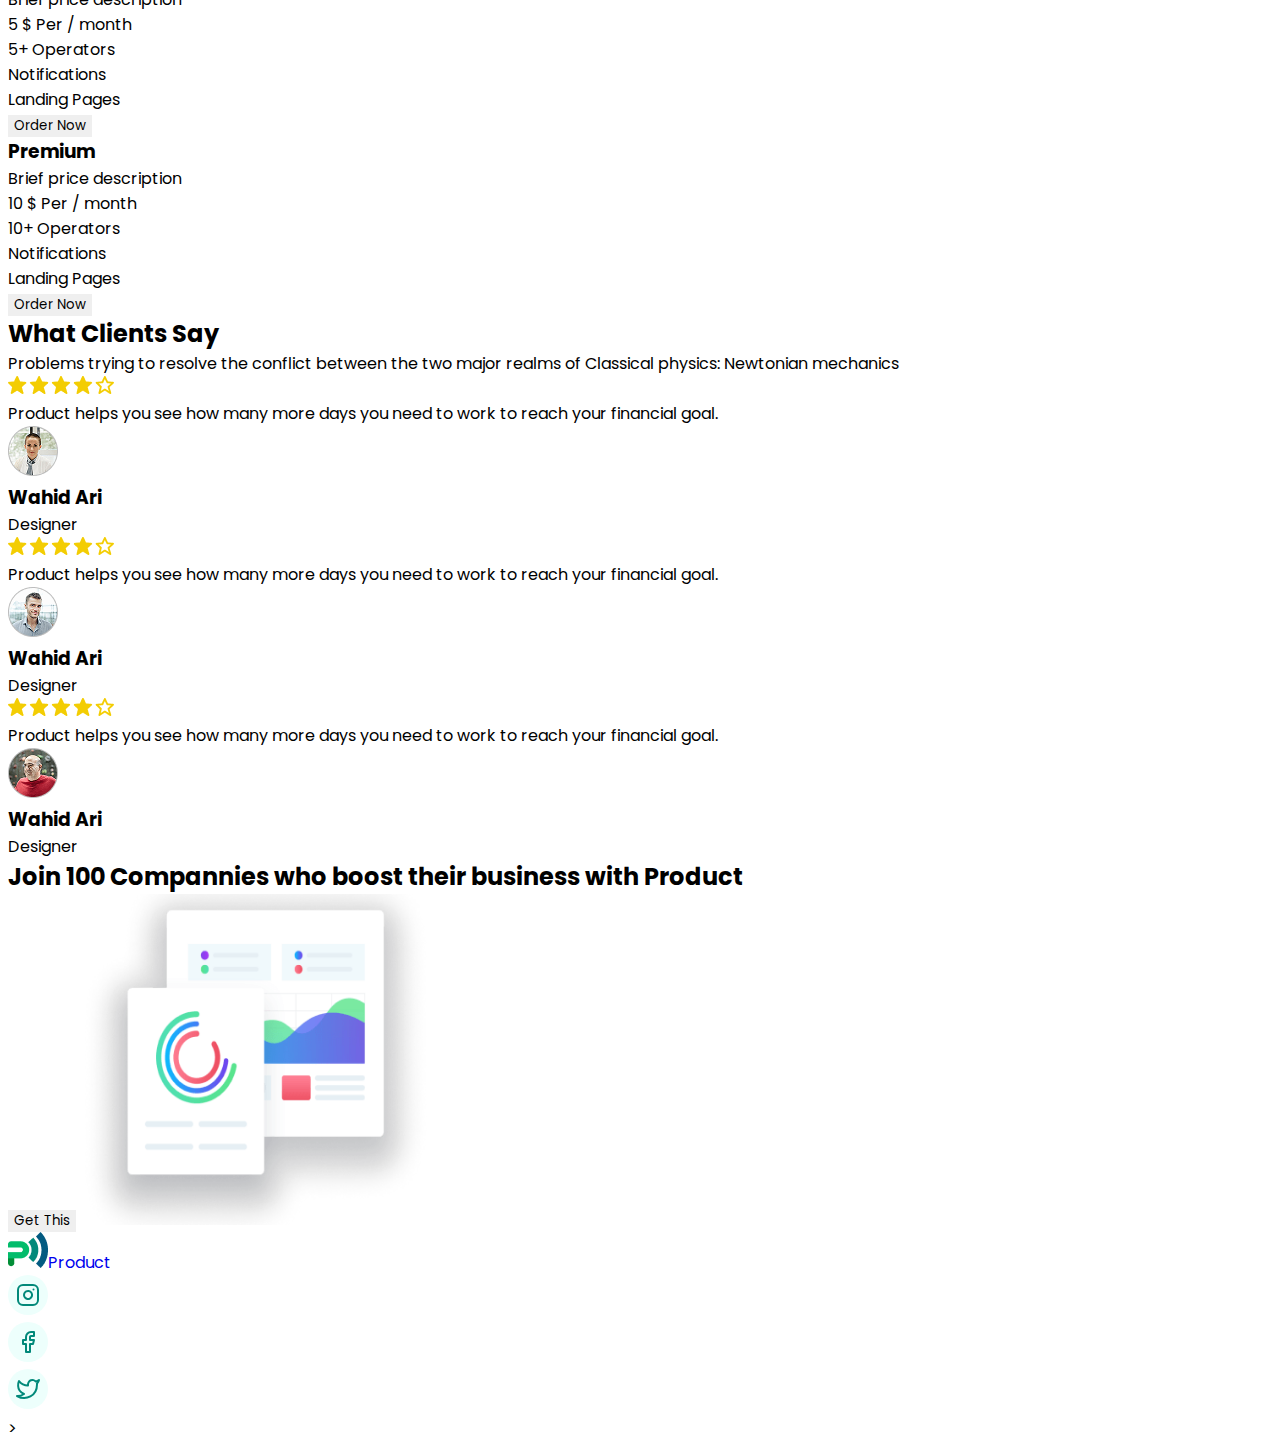
==== commit c8106826: "css update" ====
--- a/index.html
+++ b/index.html
@@ -4,43 +4,75 @@
     <meta charset="UTF-8" />
     <meta name="viewport" content="width=device-width, initial-scale=1.0" />
     <title>Business promotion</title>
+    <link
+      rel="stylesheet"
+      href="https://cdnjs.cloudflare.com/ajax/libs/modern-normalize/3.0.1/modern-normalize.css"
+      integrity="sha512-gnAN+RgTMylunXI7AMg+PtcUGpKZFkZJoFIkAWvdPFRrFJz3p2tx4+9xbjILRfN7CzoViMgS8vSf06fSQzWZjA=="
+      crossorigin="anonymous"
+      referrerpolicy="no-referrer"
+    />
+    <link rel="preconnect" href="https://fonts.googleapis.com" />
+    <link rel="preconnect" href="https://fonts.gstatic.com" crossorigin />
+    <link
+      href="https://fonts.googleapis.com/css2?family=Inter:opsz,wght@14..32,100..900&family=Montserrat:wght@100..900&family=Poppins:wght@400;500;600;700&display=swap"
+      rel="stylesheet"
+    />
+    <link rel="stylesheet" href="/css/styles.css" />
   </head>
   <body>
-    <header>
-      <nav>
-        <a href=".index.html">
-          <img src=./images/logo-min.png alt="logo" width="40"
-          height="36"/>Product</a
-        >
-        <ul>
-          <li><a href="./index.html">Product</a></li>
-          <li><a href="./pricing.html">Pricing</a></li>
-          <li><a href="./customers.html">Customers</a></li>
-          <li><a href="./resources.html">Resources</a></li>
-        </ul>
-      </nav>
-      <ul>
-        <li><button type="button">Sign In</button></li>
-        <li><button type="button">Sign Up</button></li>
-      </ul>
+    <header class="header">
+      <div class="container header-container">
+        <nav class="navigation">
+          <a href=".index.html" class="nav-logo">
+            <img src=./images/logo-min.png alt="logo" width="40"
+            height="36"/>Product</a
+          >
+          <ul class="nav-list">
+            <li class="nav-list-item">
+              <a class="nav-list-link active" href="./index.html">Product</a>
+            </li>
+            <li class="nav-list-item">
+              <a class="nav-list-link" href="./pricing.html">Pricing</a>
+            </li>
+            <li class="nav-list-item">
+              <a class="nav-list-link" href="./customers.html">Customers</a>
+            </li>
+            <li class="nav-list-item">
+              <a class="nav-list-link" href="./resources.html">Resources</a>
+            </li>
+          </ul>
+        </nav>
+        <ul class="header-list-btn">
+          <li class="header-list-btn-item">
+            <button class="header-list-sign-in" type="button">Sign In</button>
+          </li>
+          <li class="header-list-btn-item">
+            <button class="header-list-sign-up" type="button">Sign Up</button>
+          </li>
+        </ul>
+      </div>
     </header>
     <main>
-      <section>
-        <h1>Work at the speed of thought</h1>
-        <p>
-          Tools, tutorials, design and innovation experts, all in one place! The
-          most intuitive way to imagine your next user experience.
-        </p>
-        <ul>
-          <li><button type="button">Get started</button></li>
-          <li><button type="button">Watch the Video</button></li>
-        </ul>
-        <img
-          src="./images/hero-img-min.png"
-          alt="hero-img"
-          width="610"
-          height="555"
-        />
+      <section class="hero">
+        <div class="container">
+          <div class="hero-text-box">
+            <h1 class="hero-title">Work at the speed of thought</h1>
+            <p class="hero-text">
+              Tools, tutorials, design and innovation experts, all in one place!
+              The most intuitive way to imagine your next user experience.
+            </p>
+            <ul>
+              <li><button type="button">Get started</button></li>
+              <li><button type="button">Watch the Video</button></li>
+            </ul>
+          </div>
+          <img
+            src="./images/hero-img-min.png"
+            alt="hero-img"
+            width="610"
+            height="555"
+          />
+        </div>
       </section>
 
       <section>
@@ -402,9 +434,32 @@
       </section>
     </main>
     <footer>
-      <a href=".index.html">
-        <img src=./images/logo-min.png alt="logo" width="40"
-        height="36"/>Product</a
+      <nav>
+        <a href=".index.html">
+          <img src=./images/logo-min.png alt="logo" width="40"
+          height="36"/>Product</a
+        >
+        <li>
+          <a href=""
+            ><img
+              src="/images/item1.svg"
+              alt="Instagram"
+              width="40"
+              height="40"
+          /></a>
+        </li>
+        <li>
+          <a href=""
+            ><img src="/images/item2.svg" alt="Facebook" width="40" height="40"
+          /></a>
+        </li>
+        <li>
+          <a href=""
+            ><img src="/images/item3.svg" alt="Twitter" width="40" height="40"
+          /></a>
+        </li>
+      </nav>
+
       >
     </footer>
   </body>
--- a/css/styles.css
+++ b/css/styles.css
@@ -0,0 +1,116 @@
+body {
+  font-family: "Poppins", sans-serif;
+  font-weight: 400;
+  font-size: 16px;
+}
+
+p,
+h1,
+h2,
+h3,
+h4,
+h5,
+h6 {
+  margin: 0;
+}
+
+ul,
+ol {
+  list-style: none;
+  padding: 0;
+  margin: 0;
+}
+
+a {
+  text-decoration: none;
+}
+
+button {
+  font-family: inherit;
+  cursor: pointer;
+  border: none;
+}
+
+.container {
+  width: 1150px;
+  padding: 0 20px;
+  margin: 0 auto;
+}
+
+/* header */
+.header .container {
+  display: flex;
+}
+
+.navigation {
+  display: flex;
+}
+.nav-logo {
+  display: flex;
+  gap: 8px;
+  font-weight: 700;
+  font-size: 30px;
+  line-height: 0.93;
+  color: #173a56;
+  align-items: center;
+  margin-right: 237px;
+  padding: 22px 0;
+}
+
+.nav-list {
+  display: flex;
+  gap: 30px;
+  align-items: center;
+}
+/* .nav-list-item {
+} */
+
+.nav-list-link {
+  font-weight: 400;
+  line-height: 1.75;
+  color: #22343d;
+  display: block;
+  padding: 26px 0;
+}
+
+.active {
+  font-weight: 600;
+}
+
+.header-list-btn {
+  display: flex;
+  gap: 21px;
+  align-items: center;
+  margin-left: auto;
+  padding: 19px 0;
+}
+
+.header-list-sign-in {
+  font-weight: 600;
+  font-size: 16px;
+  text-align: center;
+  color: #173a56;
+  border: 1px solid #bcd0e5;
+  border-radius: 4px;
+  width: 105px;
+  height: 42px;
+  background-color: #fff;
+}
+
+.header-list-sign-up {
+  font-weight: 600;
+  font-size: 16px;
+  text-align: center;
+  color: #fff;
+  border-radius: 4px;
+  width: 113px;
+  height: 42px;
+  background-color: #02897a;
+}
+
+/* .hero {
+}
+.hero-title {
+}
+.hero-text {
+} */
